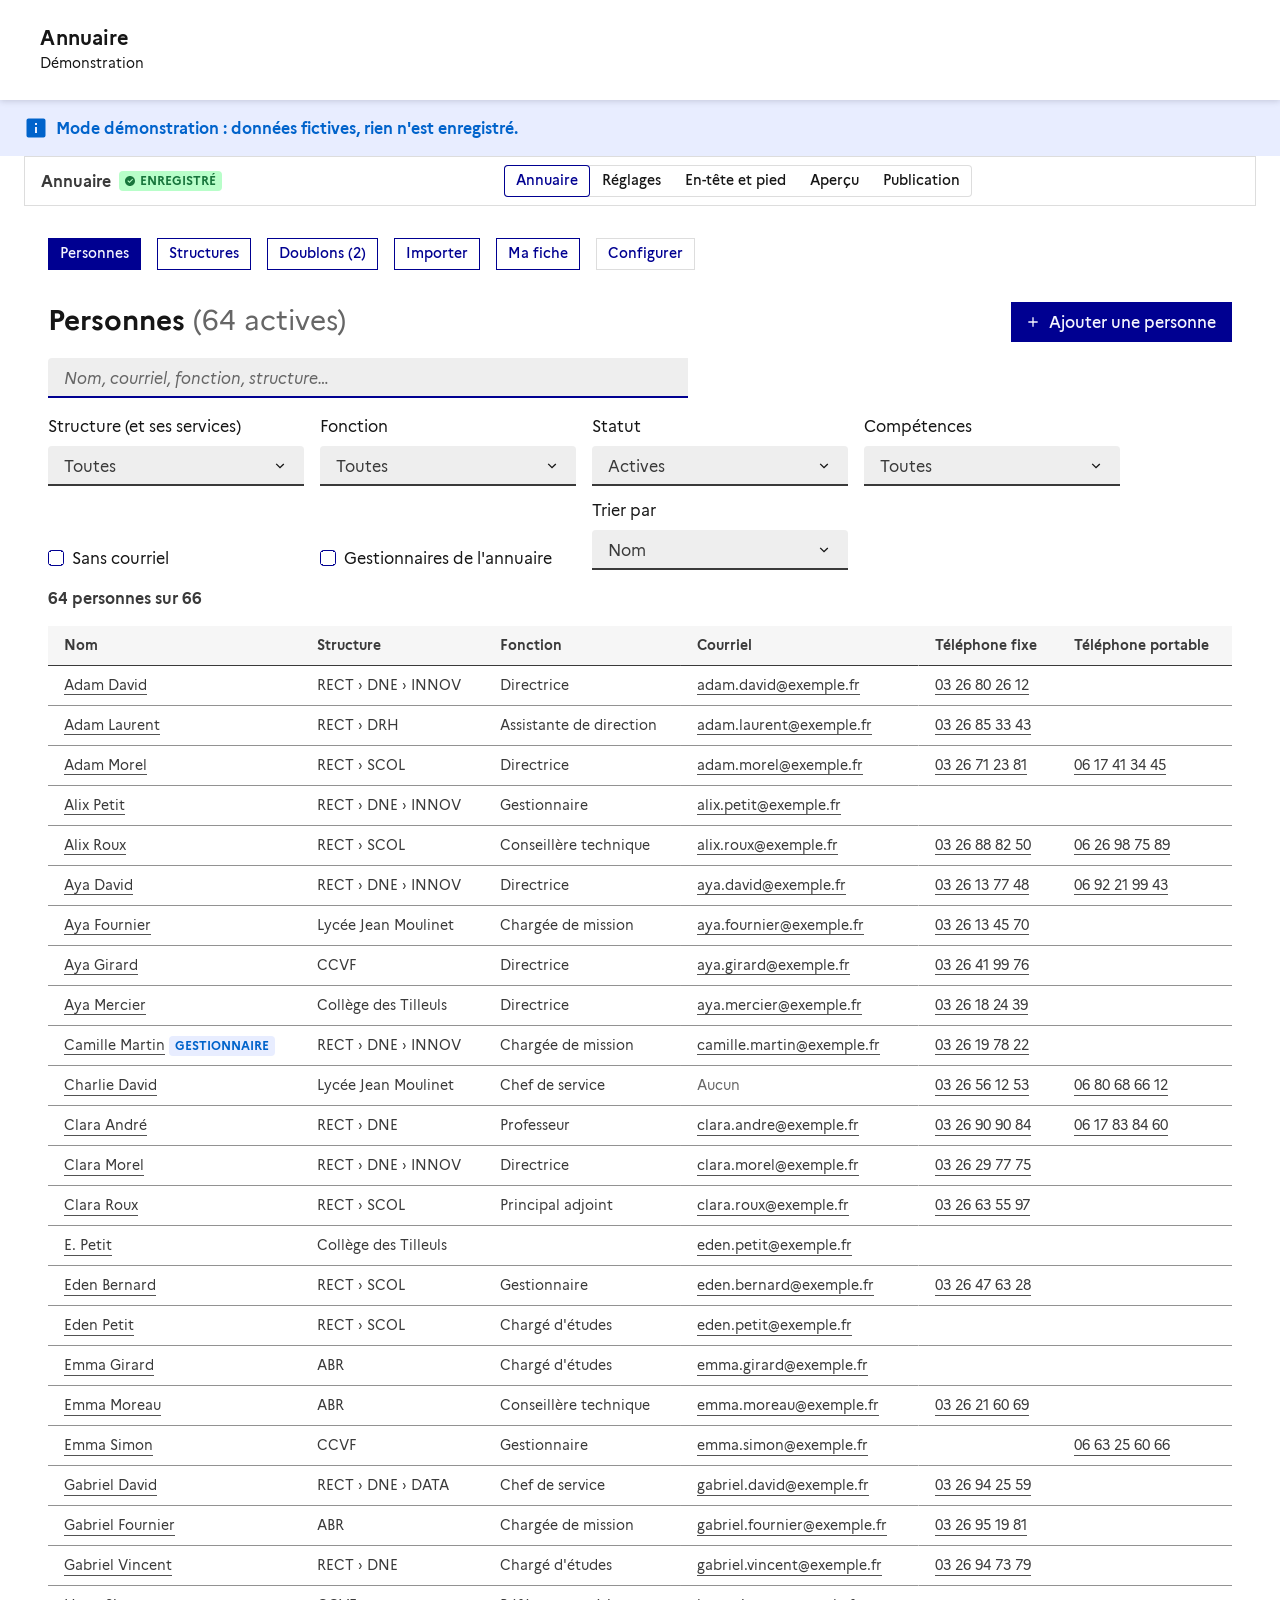
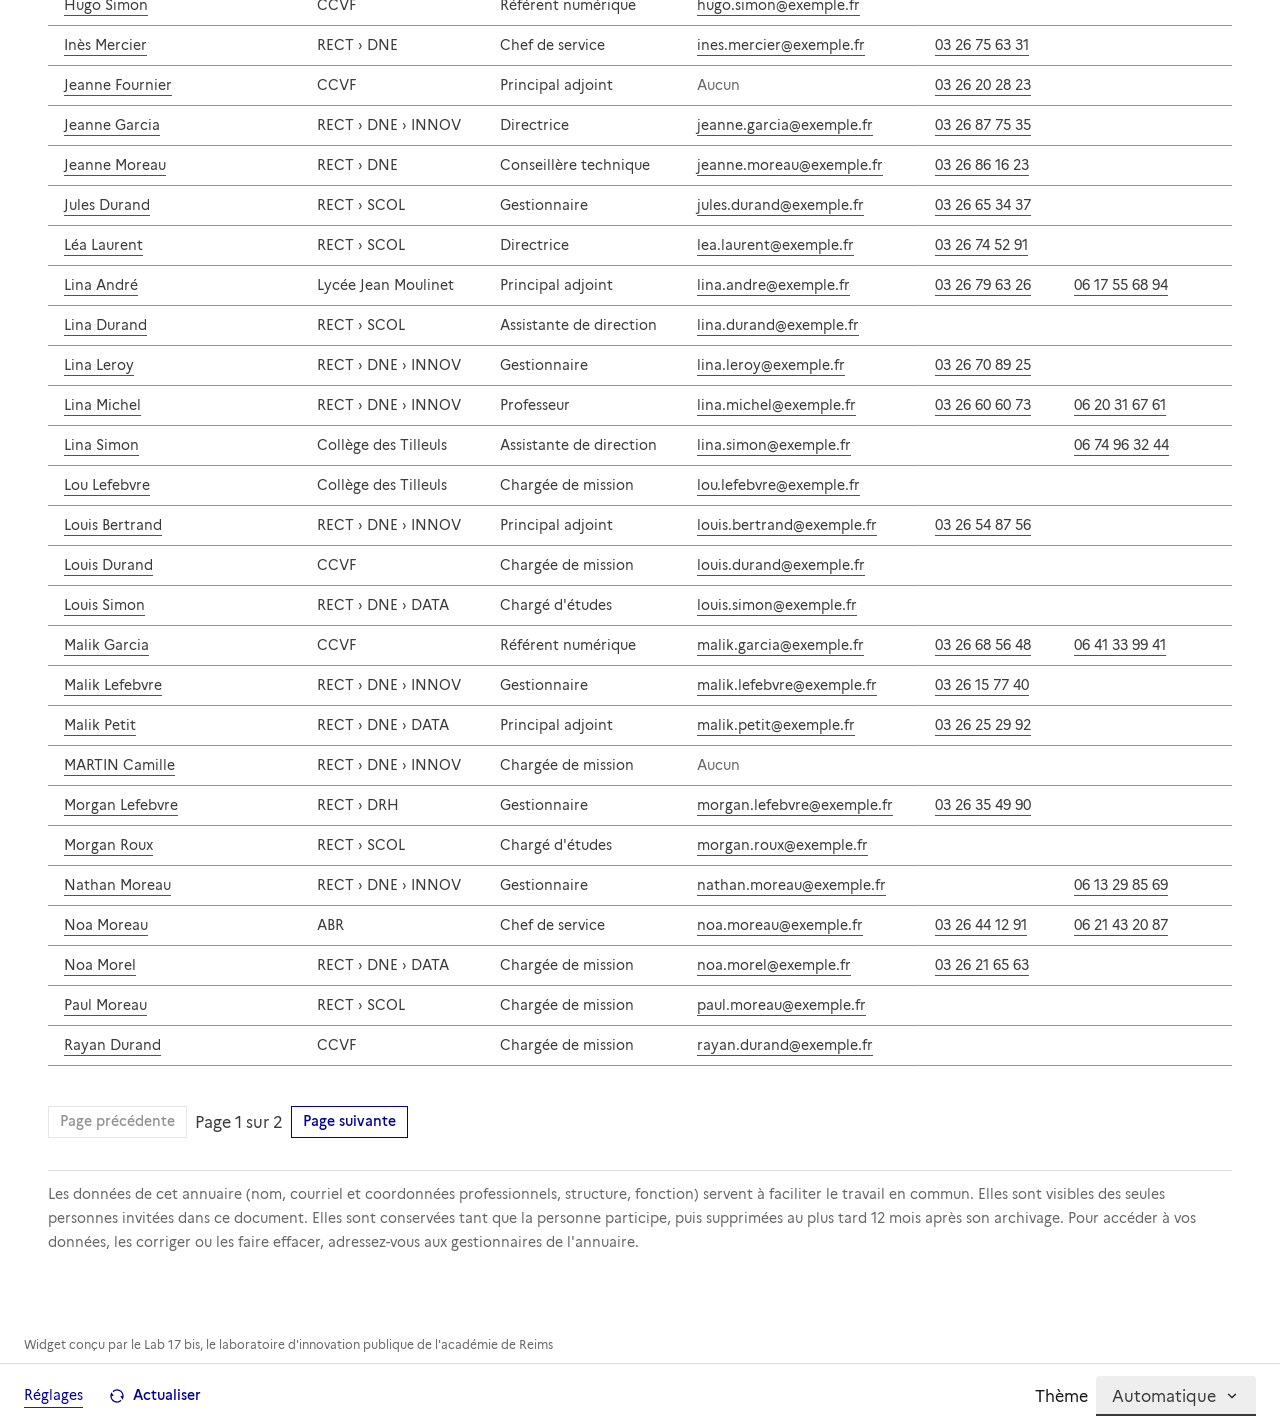
==== v1/index.html @ 9dd1bc38 "Correctif : lien vers configuration.css rétabli Co-Authored-By: Claude Sonnet 5.5 <noreply@anthropic" ====
<!DOCTYPE html>
<html lang="fr" data-fr-theme="light">
<head>
  <meta charset="utf-8">
  <meta http-equiv="Content-Security-Policy" content="default-src 'self'; script-src 'self' 'unsafe-eval' https://docs.getgrist.com; style-src 'self' 'unsafe-inline' https://cdn.jsdelivr.net; img-src 'self' data: blob: https:; font-src 'self' data: https://cdn.jsdelivr.net; connect-src 'self' https: http://localhost:* http://127.0.0.1:*; frame-src 'self' https:; worker-src 'self' blob:; object-src 'none'; base-uri 'none'; form-action 'self'">
  <meta name="viewport" content="width=device-width, initial-scale=1">
  <title>Annuaire</title>
  <link rel="stylesheet" href="vendor/dsfr/dsfr.min.css">
  <link rel="stylesheet" href="vendor/dsfr/utility/icons/icons.min.css">
  <link rel="stylesheet" href="commun/page.css?v=2">
  <link rel="stylesheet" href="commun/configuration.css?v=6">
  <link rel="stylesheet" href="css/app.css?v=1">
  <script src="https://docs.getgrist.com/grist-plugin-api.js"></script>
</head>
<body>
  <a class="fr-link an-evitement" href="#an-app">Aller au contenu</a>
  <div id="entete"></div>

  <div id="an-demo" class="fr-notice fr-notice--info an-ecran" hidden>
    <div class="an-marge">
      <div class="fr-notice__body">
        <p class="fr-notice__title">Mode démonstration : données fictives, rien n'est enregistré.</p>
      </div>
    </div>
  </div>

  <div id="an-coque" class="an-marge"></div>
  <main id="an-app" class="an-marge" tabindex="-1">
    <p>Chargement…</p>
  </main>

  <div id="pied"></div>
  <div class="an-pied an-marge an-ecran">
    <div class="an-pied__liens">
      <a class="fr-link fr-text--sm" href="#/reglages">Réglages</a>
      <button type="button" class="fr-btn fr-btn--sm fr-btn--tertiary-no-outline fr-icon-refresh-line fr-btn--icon-left" id="an-actualiser">Actualiser</button>
    </div>
    <div class="an-pied__theme">
      <label class="fr-label" for="an-theme">Thème</label>
      <select class="fr-select fr-select--sm" id="an-theme">
        <option value="auto">Automatique</option>
        <option value="light">Clair</option>
        <option value="dark">Sombre</option>
      </select>
    </div>
  </div>

  <script src="commun/page-dsfr.js?v=3"></script>
  <script src="commun/page-editeur.js?v=1"></script>
  <script src="commun/configuration.js?v=9"></script>
  <script src="js/app.js?v=4"></script>
</body>
</html>
---- v1/commun/page.css ----
/* En-tête, pied de page et formulaire de réglage communs (questionnaire, catalogue, suivi-projet). */

.pd-entete .fr-header__operator img.pd-logo {
  display: block;
}

.pd-entete .pd-accueil {
  background-image: none;
}

.pd-pied-marques {
  display: flex;
  flex-wrap: wrap;
  align-items: center;
  gap: 1.5rem 2rem;
}

.pd-pied-marques .fr-logo {
  margin: 0;
}

.pd-pied {
  margin-top: 3rem;
}

/* Mention de l'auteur des widgets */
.pd-credit {
  flex-basis: 100%;
  margin: .5rem 0 0;
  font-size: .75rem;
  line-height: 1.25rem;
  color: var(--text-mention-grey);
}
.pd-pied--credit {
  margin-top: 1rem;
  padding: .5rem 1.5rem;
}
.pd-pied--credit .pd-credit { margin: 0; }
.pd-credit--seul { margin: 0; padding: .5rem 1.5rem; }
@media print { .pd-credit { color: #000; } }

/* Formulaire de réglage */
.pe-section {
  margin-top: 2rem;
  padding-top: 1rem;
  border-top: 1px solid var(--border-default-grey);
}

.pe-ligne {
  padding: 1rem;
  margin-bottom: 1rem;
  background: var(--background-alt-grey);
}

.pe-apercu {
  display: block;
  max-height: 5rem;
  max-width: 100%;
  width: auto;
  background: #fff;
  border: 1px solid var(--border-default-grey);
  padding: 0.25rem;
}

.pe-couleur {
  display: flex;
  align-items: center;
  gap: 1rem;
  margin-top: 0.5rem;
}

.pe-couleur input[type="color"] {
  width: 3rem;
  height: 2.5rem;
  border: 1px solid var(--border-default-grey);
  padding: 0;
}

.pe-vide {
  color: var(--text-mention-grey);
  margin: 0;
}

.pd-pied-sans-marque .fr-footer__content { flex-basis: 100%; max-width: 100%; margin-left: 0; }
---- v1/commun/configuration.css ----
/* Page de configuration commune (ConfigLab). */
.cl-barre { display: flex; flex-wrap: wrap; gap: .75rem 1rem; align-items: center; justify-content: space-between; padding: .5rem 1rem; margin-bottom: 1rem; background: var(--background-default-grey); border: 1px solid var(--border-default-grey); }
.cl-titre { display: flex; gap: .5rem; align-items: center; }
.cl-nom { margin: 0; font-weight: 700; }
.cl-barre .fr-segmented { margin: 0; }
.cl-barre .cl-actions { margin: 0; align-items: center; }
.cl-barre .cl-actions > li, .cl-barre .cl-actions .fr-btn { margin: 0; }
.cl-barre .cl-actions > li { padding: 0; display: flex; align-items: center; } /* bouton Enregistrer aligné sur la barre d'onglets (2026-11-27) */
.cl-barre .fr-segmented { margin-left: auto; margin-right: auto; } /* onglets toujours centrés */
.cl-message:empty { display: none; }
.cl-message { margin-bottom: 1rem; }
.cl-panneau { max-width: 48rem; padding: 1.5rem; background: var(--background-default-grey); border: 1px solid var(--border-default-grey); }
.cl-section[hidden] { display: none; }
.cl-code { font-family: ui-monospace, SFMono-Regular, Menlo, Consolas, monospace; font-size: .8125rem; }
.cl-apercu { border: 1px solid var(--border-default-grey); background: var(--background-default-grey); }
.cl-apercu .pd-pied { margin-top: 0; }
.cl-apercu__contenu { min-height: 8rem; }

/* Bouton d'accès à la configuration, placé en haut de l'outil (ajout 2026-11-24) */
.cl-acces { text-align: right; margin: .5rem 0; }
@media print { .cl-acces { display: none !important; } }

/* Onglet Vue : l'outil prend toute la place, sans les boutons d'enregistrement (ajout 2026-11-24) */
.cl-sur-vue .cl-actions { display: none; } /* la pastille « Enregistré » reste visible sur toutes les pages (2026-11-27) */
.cl-section[data-cl-section="vue"] { min-width: 0; }
---- v1/css/app.css ----
/* Mise en page propre à grist-annuaire. Les composants viennent du DSFR. */

body { background: var(--background-default-grey); color: var(--text-default-grey); min-height: 100vh; display: flex; flex-direction: column; }
.an-marge { padding-left: 1.5rem; padding-right: 1.5rem; }
#an-app { flex: 1; padding-top: 1rem; padding-bottom: 2rem; }
#an-app:focus { outline: none; }
.an-evitement { position: absolute; left: -999px; }
.an-evitement:focus { left: 1rem; top: .5rem; z-index: 10; background: var(--background-default-grey); }

.an-nav { margin-bottom: 1rem; }
.an-titre-ligne { display: flex; flex-wrap: wrap; justify-content: space-between; align-items: flex-start; gap: 1rem; margin-bottom: 1rem; }
.an-titre-ligne h1 { margin-bottom: .25rem; }
.an-compte { color: var(--text-mention-grey); font-weight: 400; }
.an-requis { color: var(--text-mention-grey); font-weight: 400; font-size: .75rem; }
.an-alerte { margin-bottom: 1rem; }
.an-badges { display: inline-flex; flex-wrap: wrap; gap: .25rem; margin: 0 0 0 .25rem; padding: 0; list-style: none; vertical-align: middle; }
.an-badges li { margin: 0; padding: 0; }

.an-recherche { max-width: 40rem; margin-bottom: 1rem; }
.an-filtres { display: grid; grid-template-columns: repeat(auto-fit, minmax(12rem, 16rem)); gap: .75rem 1rem; margin-bottom: 1rem; align-items: end; }
.an-filtres .fr-select-group, .an-filtres .fr-checkbox-group { margin: 0; }
.an-resultat { margin: .5rem 0 1rem; font-weight: 700; }

.an-table table { width: 100%; }
.an-table td, .an-table th { vertical-align: top; }
.an-table a { word-break: break-word; }
.an-pagination { display: flex; flex-wrap: wrap; gap: .5rem; align-items: center; margin-top: 1rem; }

.an-fiche { display: grid; grid-template-columns: minmax(0, 2fr) minmax(16rem, 1fr); gap: 2rem; }
@media (max-width: 62em) { .an-fiche { grid-template-columns: 1fr; } }
.an-lateral { background: var(--background-alt-grey); padding: 1rem 1.25rem; align-self: start; }
.an-infos { margin: 0; }
.an-infos dt { font-weight: 700; margin-top: .75rem; }
.an-infos dd { margin: 0; }
.an-form { max-width: 60rem; }
.an-grille { display: grid; grid-template-columns: repeat(auto-fit, minmax(14rem, 1fr)); gap: 0 1.5rem; }
.an-grille .an-large { grid-column: 1 / -1; }
.an-liste-simple { list-style: none; padding: 0; margin: 0; }
.an-liste-simple li { padding: .375rem 0; border-bottom: 1px solid var(--border-default-grey); }

.an-arbre, .an-arbre ul { list-style: none; margin: 0; padding: 0; }
.an-arbre ul { padding-left: 1.5rem; border-left: 1px solid var(--border-default-grey); margin-left: .5rem; }
.an-arbre li { padding: .25rem 0; }
.an-arbre__n { color: var(--text-mention-grey); font-size: .875rem; }

.an-paire { border: 1px solid var(--border-default-grey); padding: 1rem; margin-bottom: 1rem; }
.an-paire__fiches { display: grid; grid-template-columns: 1fr 1fr; gap: 1rem; margin-bottom: .75rem; }
@media (max-width: 48em) { .an-paire__fiches { grid-template-columns: 1fr; } }
.an-paire__fiche { background: var(--background-alt-grey); padding: .75rem; }
.an-raison { color: var(--text-mention-grey); font-size: .875rem; }

.an-apercu-import td.an-ko { color: var(--text-default-error); }
.an-mention { font-size: .875rem; color: var(--text-mention-grey); border-top: 1px solid var(--border-default-grey); padding-top: .75rem; margin-top: 2rem; white-space: pre-line; }

.an-champ-perso { border: 1px solid var(--border-default-grey); padding: .75rem 1rem; margin-bottom: .75rem; }
.an-champ-perso .an-grille { align-items: end; }

.an-pied { display: flex; flex-wrap: wrap; justify-content: space-between; align-items: center; gap: 1rem; padding-top: .75rem; padding-bottom: .75rem; border-top: 1px solid var(--border-default-grey); font-size: .875rem; }
.an-pied__liens { display: flex; align-items: center; gap: 1rem; }
.an-pied__theme { display: flex; align-items: center; gap: .5rem; }
.an-pied__theme .fr-label, .an-pied__theme .fr-select { margin: 0; width: auto; }

@media print {
  .an-ecran, .an-nav, #entete, #pied, .an-pied, .an-recherche, .an-filtres, .an-pagination { display: none !important; }
}
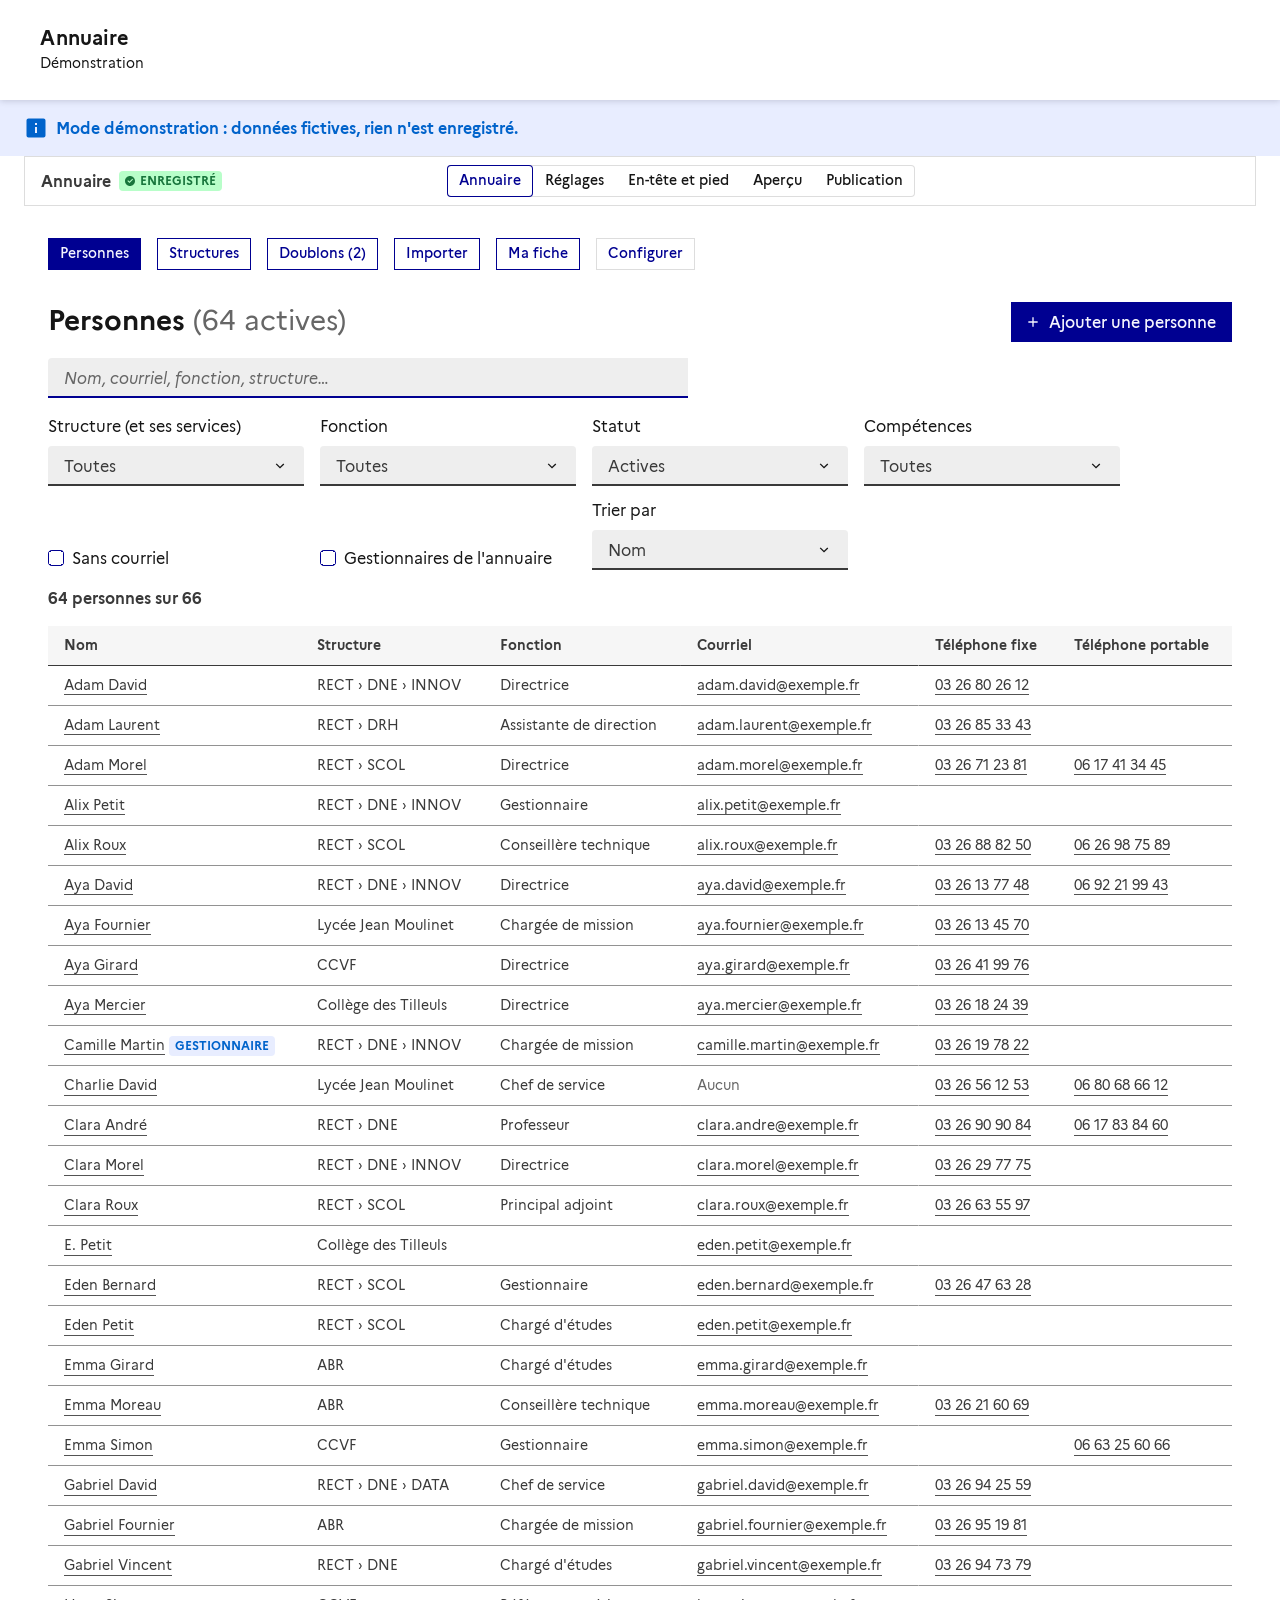
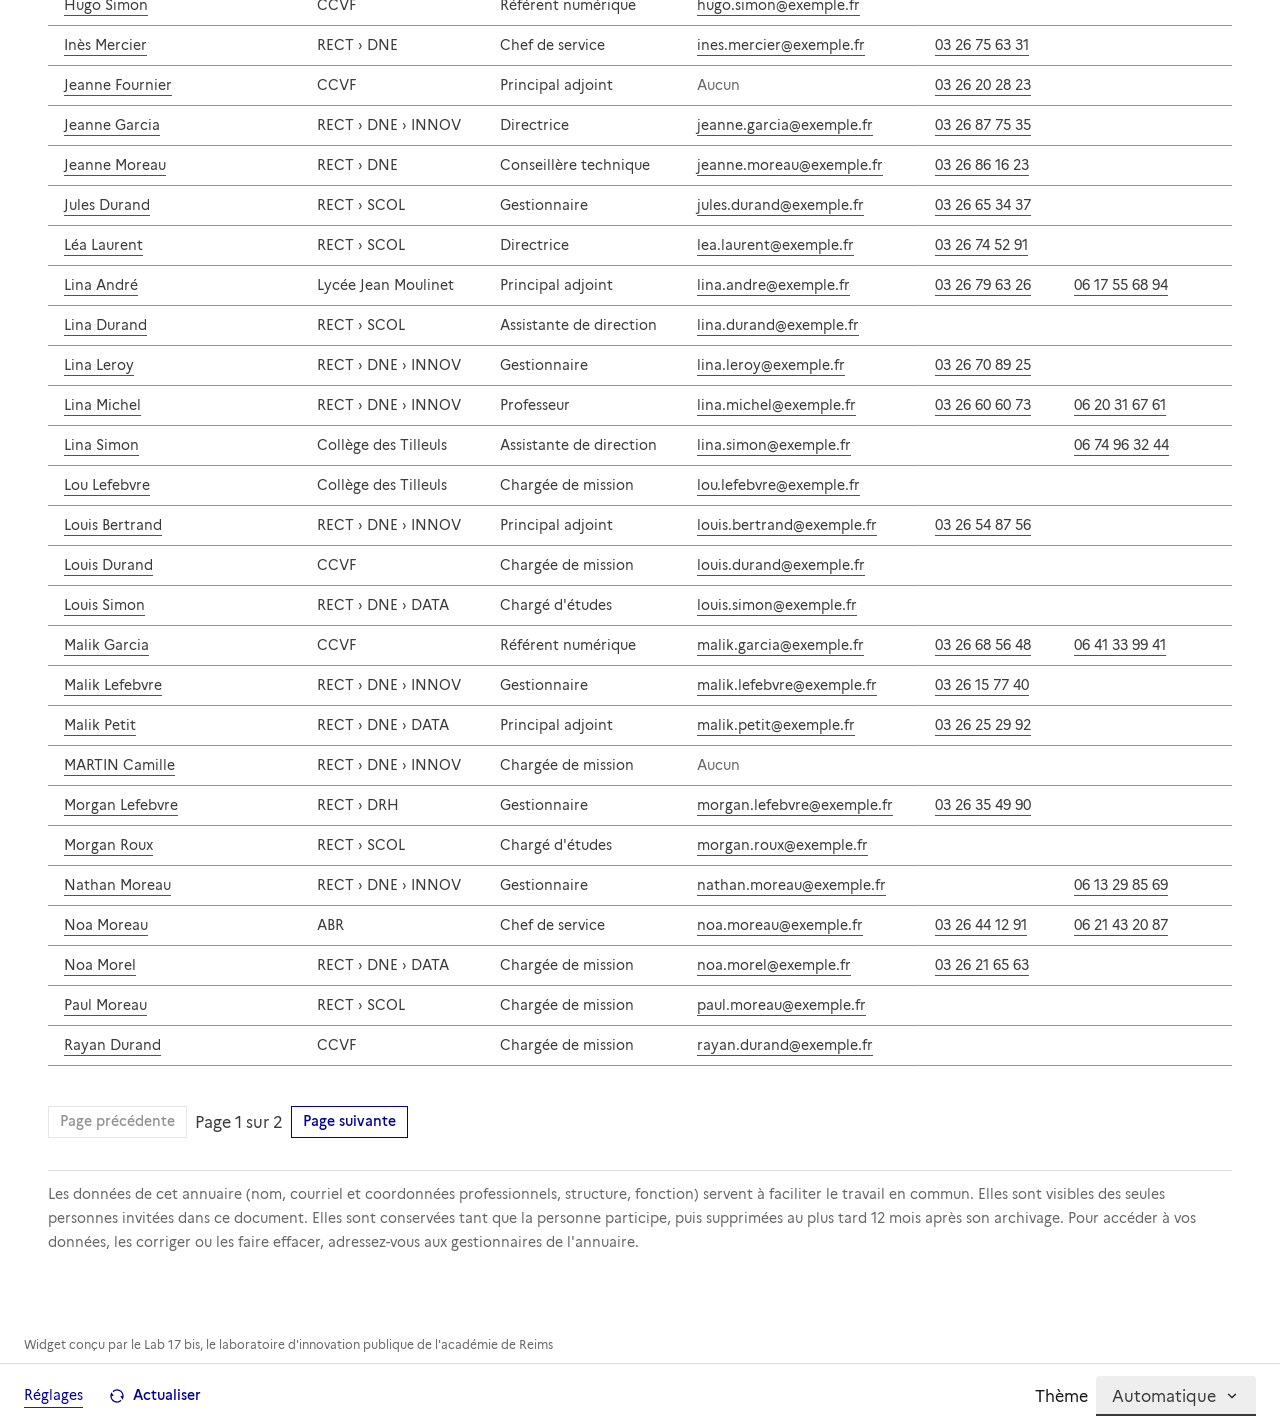
==== commit 9e11703c: "Barre de réglages : place du bouton Enregistrer réservée, la barre ne saute plus Co-Authored-By: Cla" ====
--- a/v1/index.html
+++ b/v1/index.html
@@ -8,7 +8,7 @@
   <link rel="stylesheet" href="vendor/dsfr/dsfr.min.css">
   <link rel="stylesheet" href="vendor/dsfr/utility/icons/icons.min.css">
   <link rel="stylesheet" href="commun/page.css?v=2">
-  <link rel="stylesheet" href="commun/configuration.css?v=6">
+  <link rel="stylesheet" href="commun/configuration.css?v=7">
   <link rel="stylesheet" href="css/app.css?v=1">
   <script src="https://docs.getgrist.com/grist-plugin-api.js"></script>
 </head>
--- a/v1/commun/configuration.css
+++ b/v1/commun/configuration.css
@@ -21,5 +21,5 @@
 @media print { .cl-acces { display: none !important; } }
 
 /* Onglet Vue : l'outil prend toute la place, sans les boutons d'enregistrement (ajout 2026-11-24) */
-.cl-sur-vue .cl-actions { display: none; } /* la pastille « Enregistré » reste visible sur toutes les pages (2026-11-27) */
+.cl-sur-vue .cl-actions { visibility: hidden; } /* place du bouton réservée : la barre ne saute plus (2026-11-27) */ /* la pastille « Enregistré » reste visible sur toutes les pages (2026-11-27) */
 .cl-section[data-cl-section="vue"] { min-width: 0; }
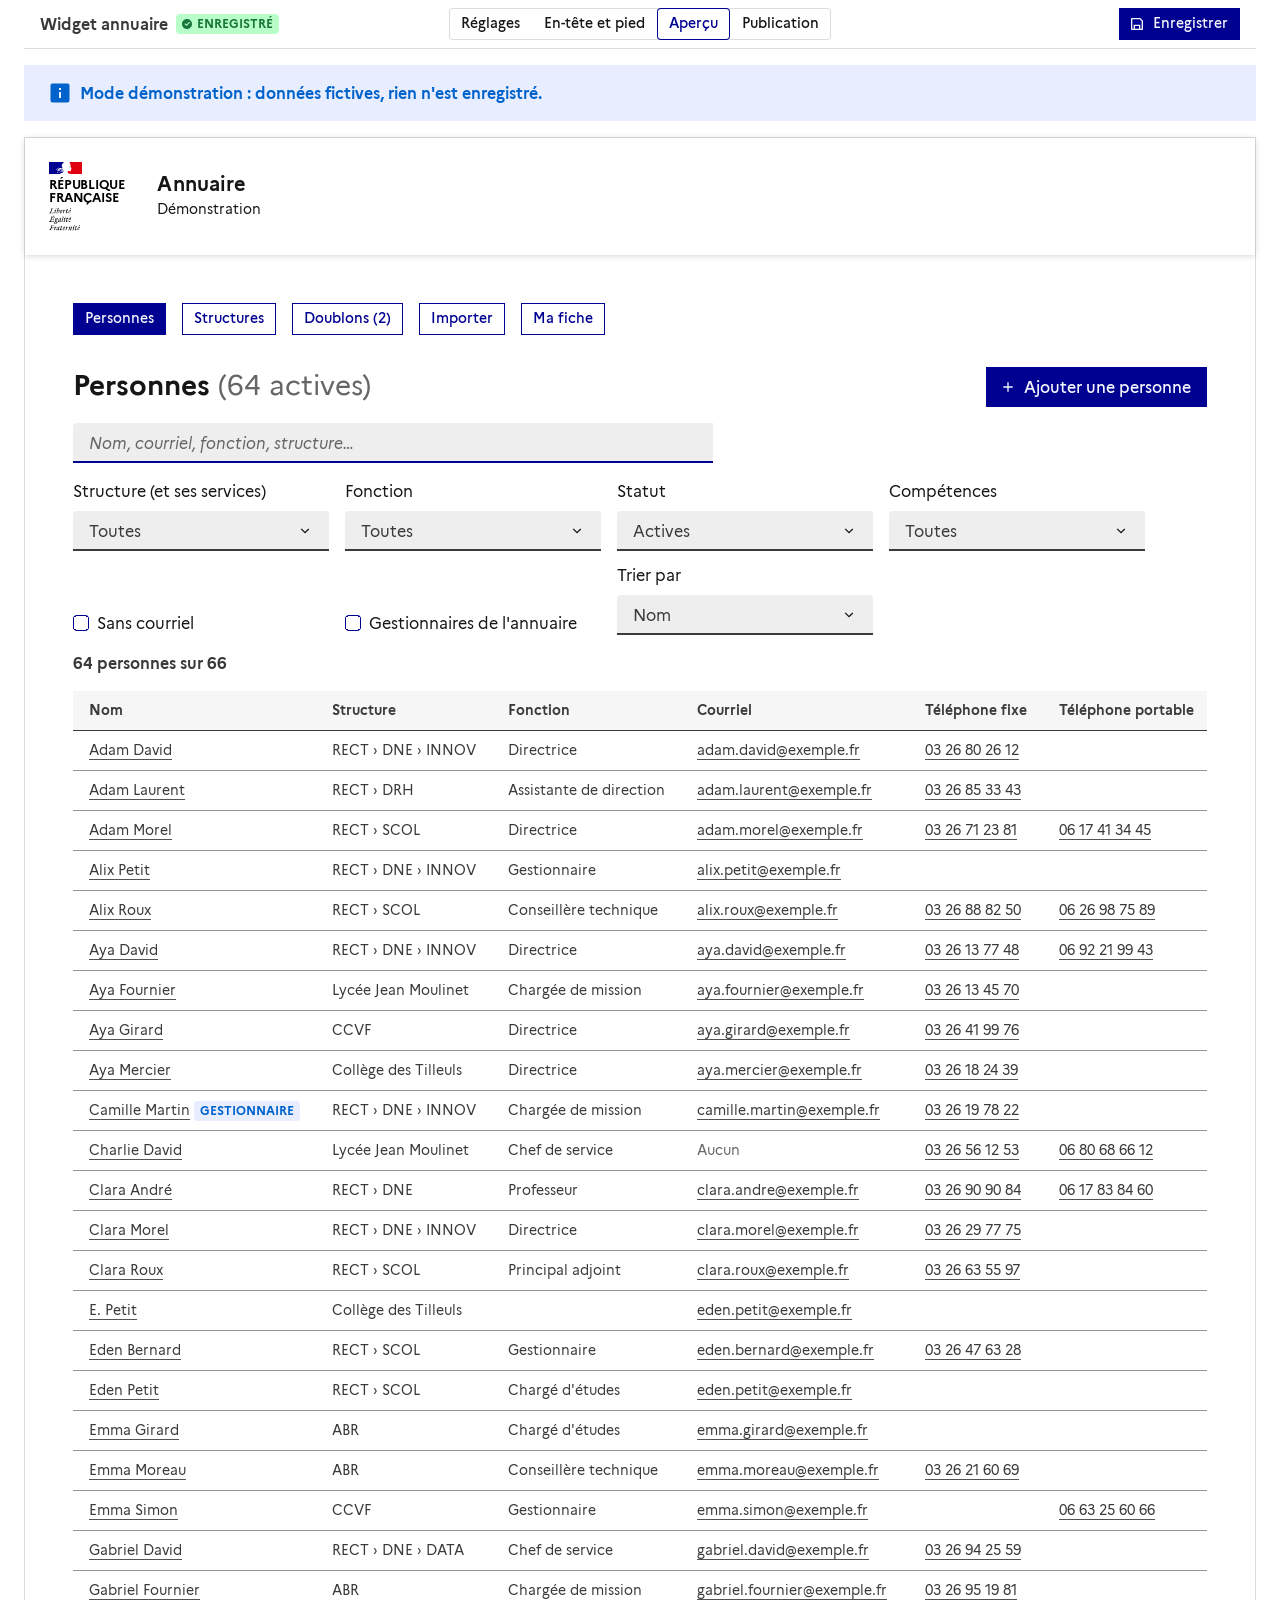
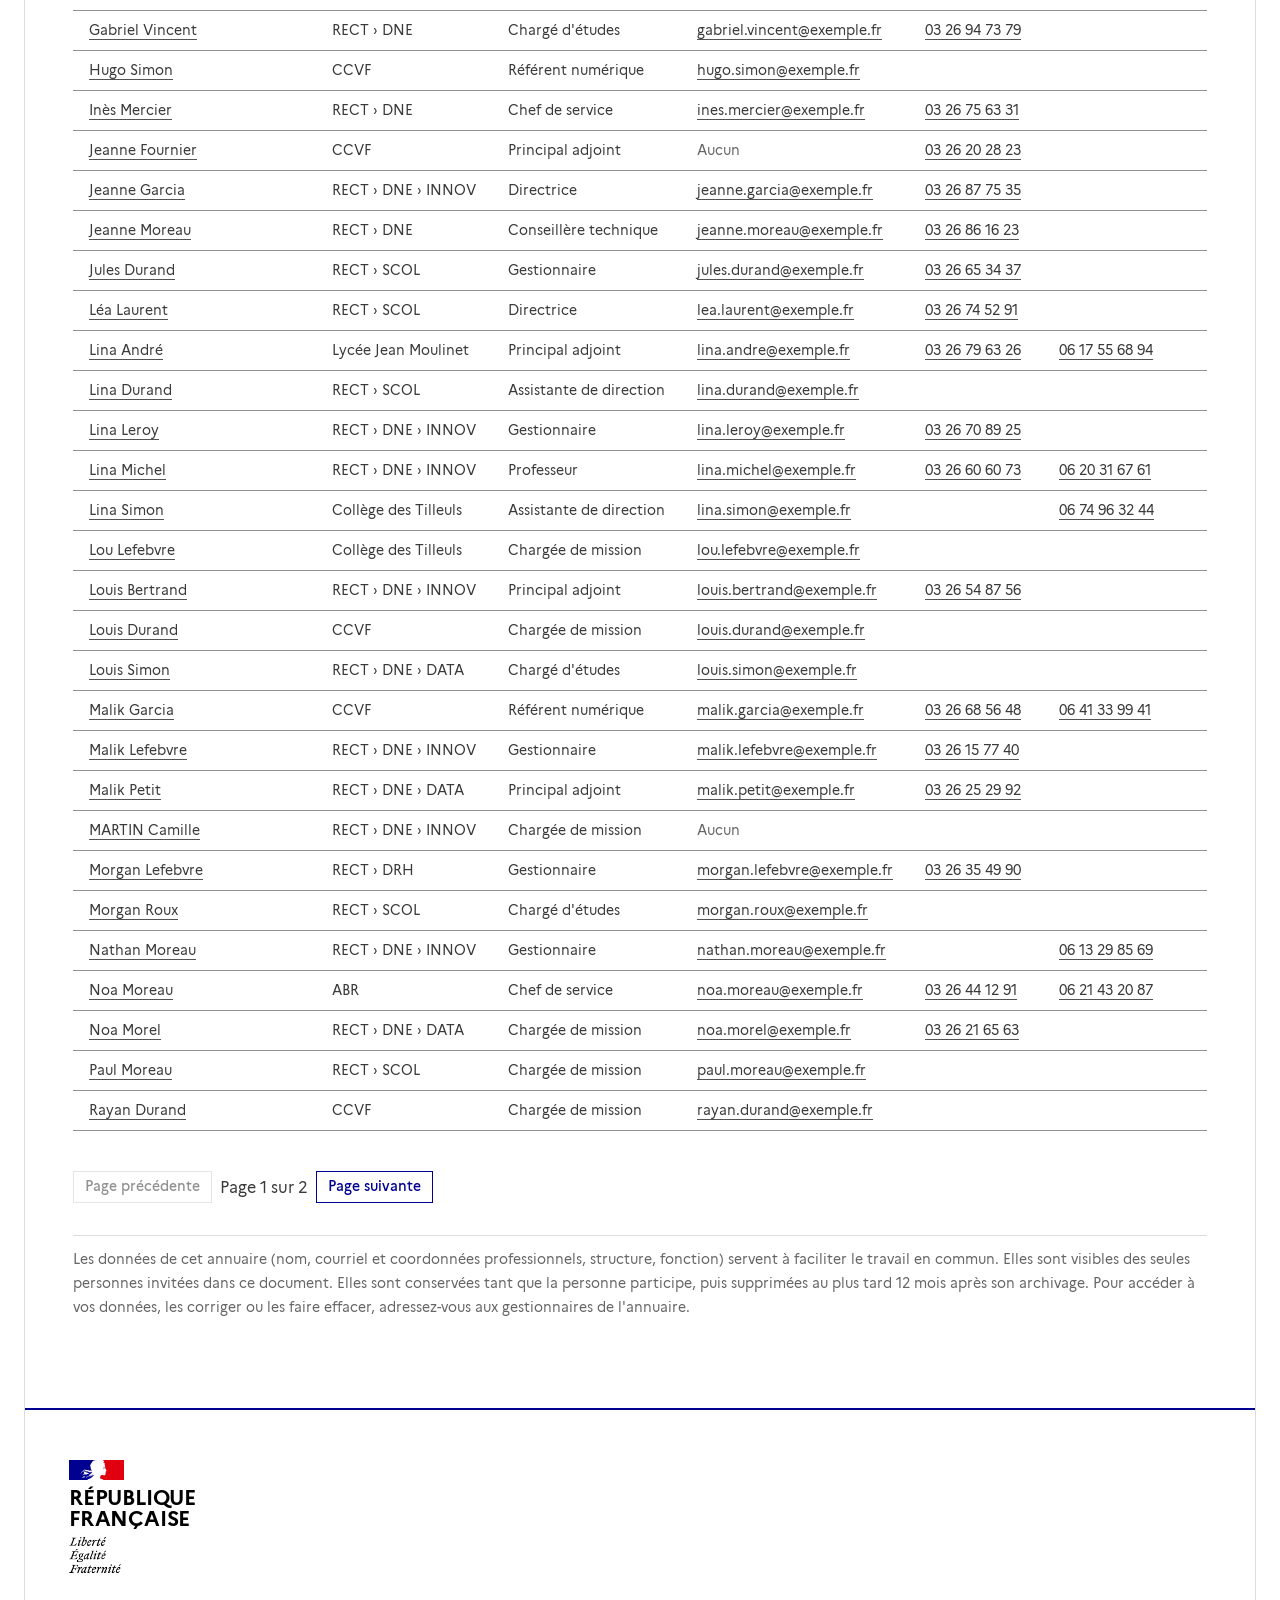
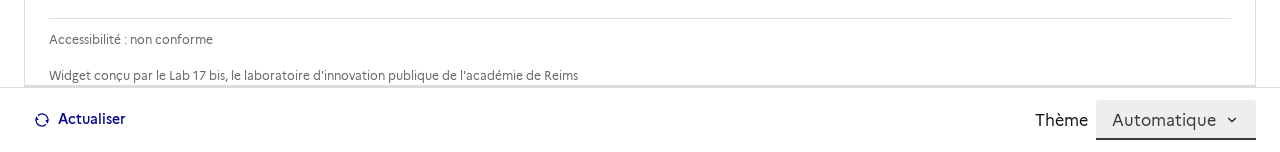
==== commit 9b4e9f48: "Barre commune de l'éditeur et choix éditeur ou page d'usage par vue Grist Co-Authored-By: Claude Opu" ====
--- a/v1/index.html
+++ b/v1/index.html
@@ -8,7 +8,8 @@
   <link rel="stylesheet" href="vendor/dsfr/dsfr.min.css">
   <link rel="stylesheet" href="vendor/dsfr/utility/icons/icons.min.css">
   <link rel="stylesheet" href="commun/page.css?v=2">
-  <link rel="stylesheet" href="commun/configuration.css?v=7">
+  <link rel="stylesheet" href="commun/barre.css?v=1">
+  <link rel="stylesheet" href="commun/configuration.css?v=8">
   <link rel="stylesheet" href="css/app.css?v=1">
   <script src="https://docs.getgrist.com/grist-plugin-api.js"></script>
 </head>
@@ -47,7 +48,8 @@
 
   <script src="commun/page-dsfr.js?v=3"></script>
   <script src="commun/page-editeur.js?v=1"></script>
-  <script src="commun/configuration.js?v=9"></script>
-  <script src="js/app.js?v=4"></script>
+  <script src="commun/barre.js?v=1"></script>
+  <script src="commun/configuration.js?v=11"></script>
+  <script src="js/app.js?v=5"></script>
 </body>
 </html>
--- a/v1/commun/barre.css
+++ b/v1/commun/barre.css
@@ -0,0 +1,24 @@
+/* Barre commune de l'éditeur des widgets (BarreLab). Fichier partagé : même copie dans chaque dépôt. */
+.cl-barre { position: sticky; top: 0; z-index: 750; display: flex; flex-wrap: wrap; gap: .5rem 1rem; align-items: center; padding: .5rem 1rem; margin-bottom: 1rem; background: var(--background-default-grey); border-bottom: 1px solid var(--border-default-grey); }
+.cl-titre { display: flex; gap: .5rem; align-items: center; flex: 1 1 0; min-width: 12rem; }
+.cl-nom { margin: 0; font-weight: 700; }
+.cl-titre .fr-badge { margin: 0; }
+.cl-onglets { flex: 0 1 auto; display: flex; justify-content: center; }
+.cl-barre .fr-segmented { margin: 0; }
+.cl-actions { flex: 1 1 0; display: flex; gap: .5rem; justify-content: flex-end; align-items: center; min-width: 10rem; }
+.cl-actions .fr-btn { margin: 0; white-space: nowrap; }
+.cl-sous { flex: 1 0 100%; display: flex; justify-content: center; padding-top: .25rem; border-top: 1px solid var(--border-default-grey); }
+.cl-sous[hidden] { display: none; }
+
+/* Éditeur : l'en-tête et le pied de page du widget ne s'affichent que dans l'onglet Aperçu. */
+.cl-mode-editeur #entete, .cl-mode-editeur #pied { display: none; }
+
+/* Page d'usage : pas de barre ; un lien discret en bas de page rouvre l'éditeur. */
+.cl-mode-page .cl-barre, .cl-mode-page .cl-config, .cl-mode-page .cl-avis-apercu { display: none !important; }
+.cl-editer { display: none; margin: 1rem auto; max-width: 78rem; padding: 0 1rem; text-align: right; }
+.cl-mode-page .cl-editer { display: block; }
+@media print { .cl-barre, .cl-editer { display: none !important; } }
+
+/* Accès aux réglages : la barre suffit, les anciens liens et boutons « Réglages » ou « Configurer » de l'outil sont masqués. */
+a[href="#/reglages"], a[href="#reglages"], li:has(> a[href="#/reglages"]), #gc-reglages, #gg-reglages { display: none !important; }
+.cl-mode-page .ed-message .fr-alert--info, .cl-mode-page .ed-message .fr-alert--success { display: none; }
--- a/v1/commun/configuration.css
+++ b/v1/commun/configuration.css
@@ -1,25 +1,16 @@
-/* Page de configuration commune (ConfigLab). */
-.cl-barre { display: flex; flex-wrap: wrap; gap: .75rem 1rem; align-items: center; justify-content: space-between; padding: .5rem 1rem; margin-bottom: 1rem; background: var(--background-default-grey); border: 1px solid var(--border-default-grey); }
-.cl-titre { display: flex; gap: .5rem; align-items: center; }
-.cl-nom { margin: 0; font-weight: 700; }
-.cl-barre .fr-segmented { margin: 0; }
-.cl-barre .cl-actions { margin: 0; align-items: center; }
-.cl-barre .cl-actions > li, .cl-barre .cl-actions .fr-btn { margin: 0; }
-.cl-barre .cl-actions > li { padding: 0; display: flex; align-items: center; } /* bouton Enregistrer aligné sur la barre d'onglets (2026-11-27) */
-.cl-barre .fr-segmented { margin-left: auto; margin-right: auto; } /* onglets toujours centrés */
+/* Page de configuration commune (ConfigLab). La barre elle-même est dans barre.css (BarreLab). */
 .cl-message:empty { display: none; }
 .cl-message { margin-bottom: 1rem; }
+.cl-config > .fr-notice { margin: 0 0 1rem; }
 .cl-panneau { max-width: 48rem; padding: 1.5rem; background: var(--background-default-grey); border: 1px solid var(--border-default-grey); }
 .cl-section[hidden] { display: none; }
+.cl-section[data-cl-section="vue"] { display: none; }
 .cl-code { font-family: ui-monospace, SFMono-Regular, Menlo, Consolas, monospace; font-size: .8125rem; }
 .cl-apercu { border: 1px solid var(--border-default-grey); background: var(--background-default-grey); }
 .cl-apercu .pd-pied { margin-top: 0; }
 .cl-apercu__contenu { min-height: 8rem; }
+.cl-mode { margin-bottom: 2rem; padding-bottom: 1.5rem; border-bottom: 1px solid var(--border-default-grey); }
 
 /* Bouton d'accès à la configuration, placé en haut de l'outil (ajout 2026-11-24) */
 .cl-acces { text-align: right; margin: .5rem 0; }
 @media print { .cl-acces { display: none !important; } }
-
-/* Onglet Vue : l'outil prend toute la place, sans les boutons d'enregistrement (ajout 2026-11-24) */
-.cl-sur-vue .cl-actions { visibility: hidden; } /* place du bouton réservée : la barre ne saute plus (2026-11-27) */ /* la pastille « Enregistré » reste visible sur toutes les pages (2026-11-27) */
-.cl-section[data-cl-section="vue"] { min-width: 0; }
